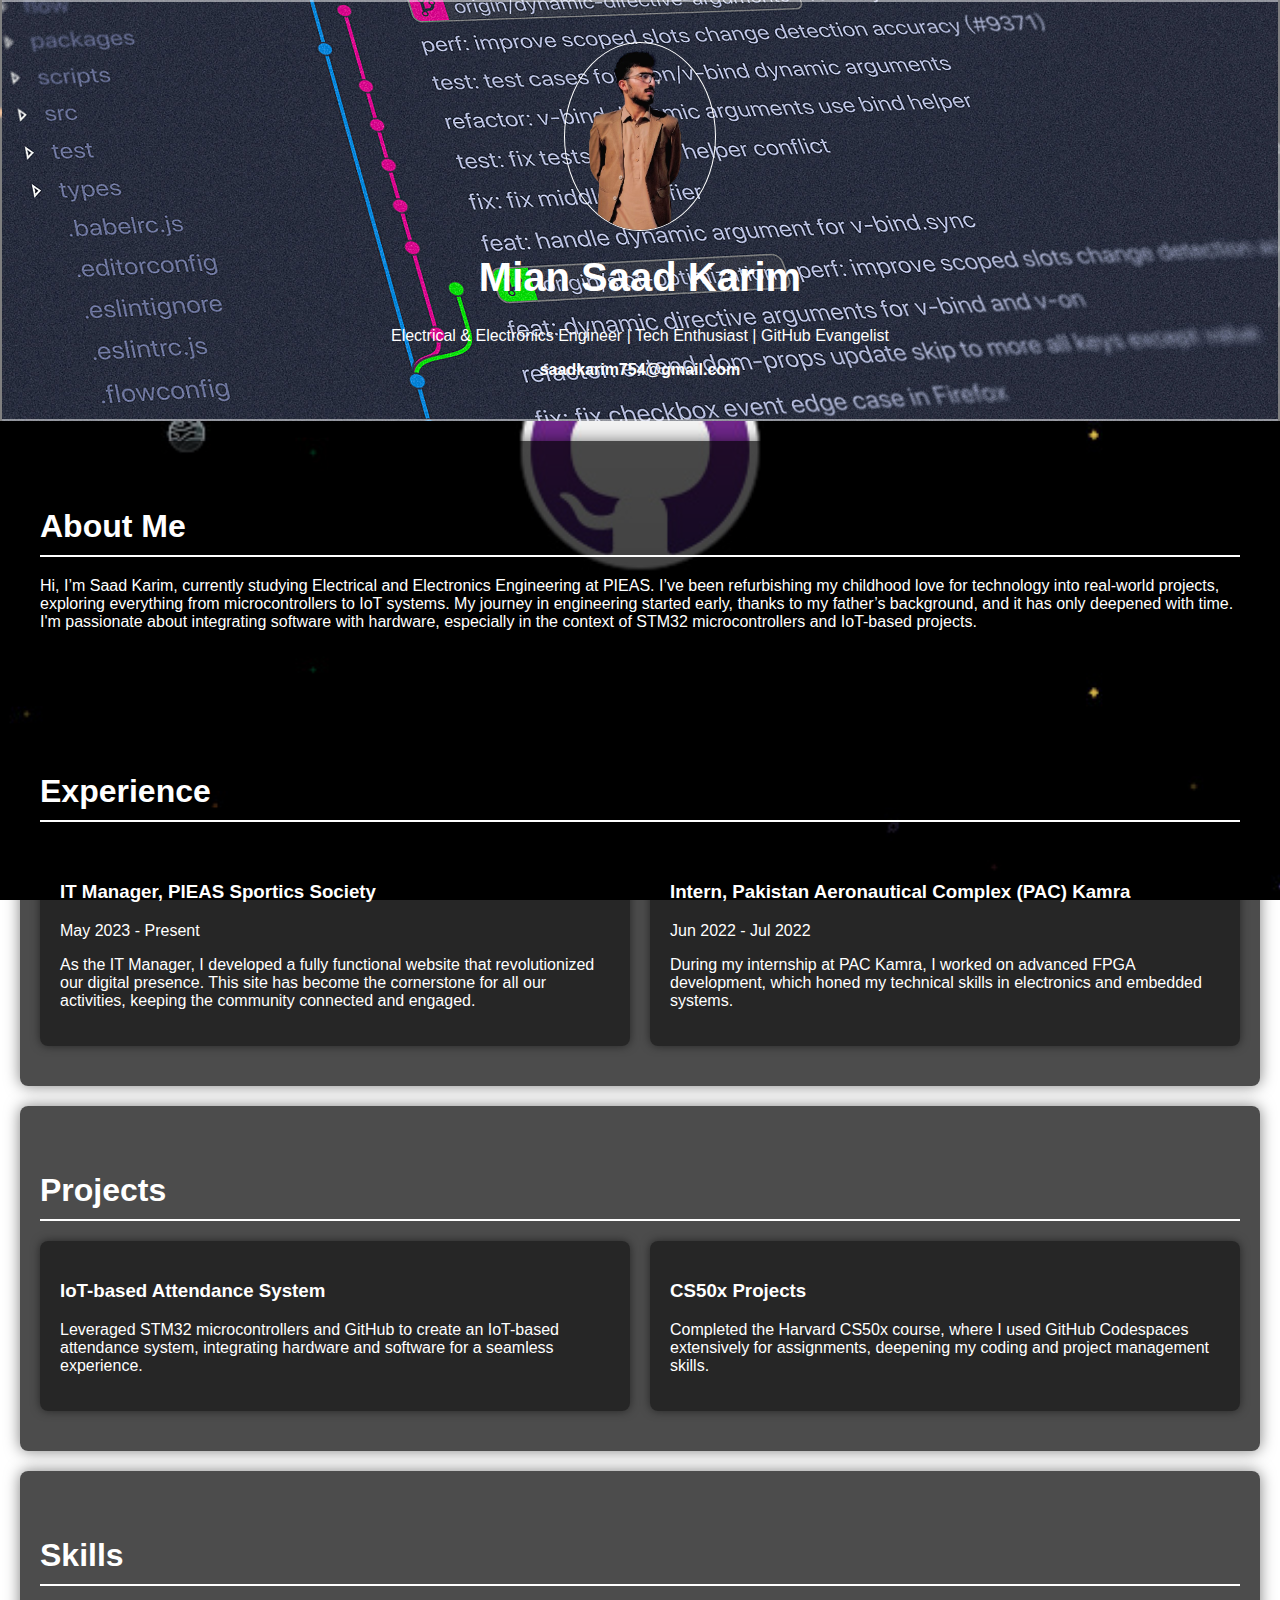
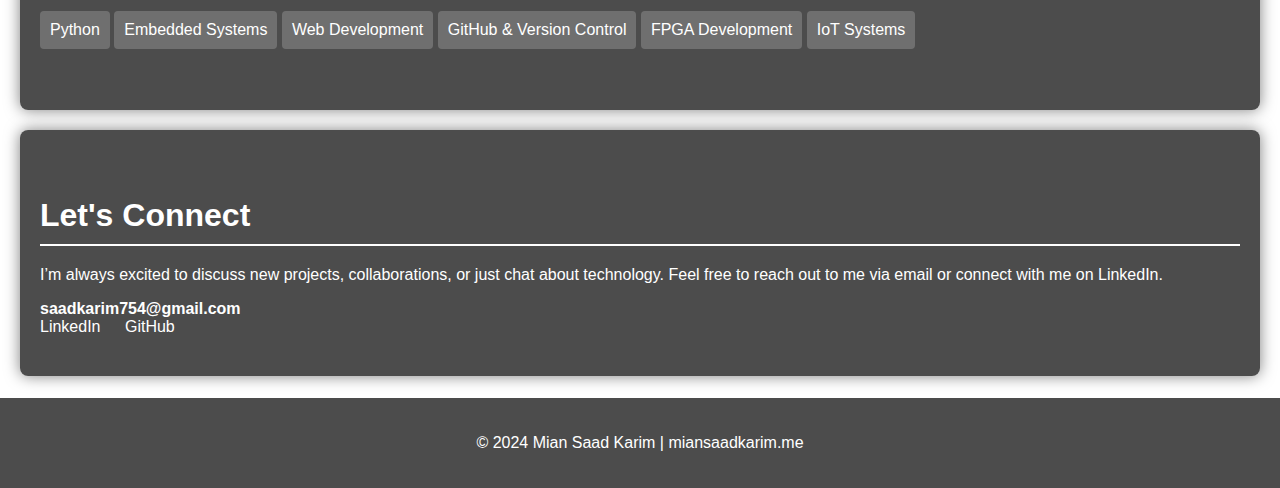
==== index.html @ 6d9af07c "Update index.html" ====
<!DOCTYPE html>
<html lang="en">
<head>
    <meta charset="UTF-8">
    <meta name="viewport" content="width=device-width, initial-scale=1.0">
    <title>Mian saad karim</title>
    <link rel="stylesheet" href="styles.css">
    <link rel="icon" href="default.png" type="image/png">
</head>
<body>
    <header>
        <div class="header-container">
            <img src="saad.png" alt="Saad Karim" class="profile-pic">
                <h1>Mian Saad Karim</h1>
                <p>Electrical & Electronics Engineer | Tech Enthusiast | GitHub Evangelist</p>
                <a href="mailto:saadkarim754@gmail.com" class="email-link">saadkarim754@gmail.com</a>
        </div>
    </header>

    <section class="about-me">
        <h2>About Me</h2>
        <p>
            Hi, I’m Saad Karim, currently studying Electrical and Electronics Engineering at PIEAS. I’ve been refurbishing my childhood love for technology into real-world projects, exploring everything from microcontrollers to IoT systems. My journey in engineering started early, thanks to my father’s background, and it has only deepened with time. I'm passionate about integrating software with hardware, especially in the context of STM32 microcontrollers and IoT-based projects.
        </p>
    </section>

    <section class="experience">
        <h2>Experience</h2>
        <div class="experience-grid">
            <div class="job">
                <h3>IT Manager, PIEAS Sportics Society</h3>
                <p>May 2023 - Present</p>
                <p>
                    As the IT Manager, I developed a fully functional website that revolutionized our digital presence. This site has become the cornerstone for all our activities, keeping the community connected and engaged.
                </p>
            </div>
            <div class="job">
                <h3>Intern, Pakistan Aeronautical Complex (PAC) Kamra</h3>
                <p>Jun 2022 - Jul 2022</p>
                <p>
                    During my internship at PAC Kamra, I worked on advanced FPGA development, which honed my technical skills in electronics and embedded systems.
                </p>
            </div>
        </div>
    </section>

    <section class="projects">
        <h2>Projects</h2>
        <div class="project-grid">
            <div class="project">
                <h3>IoT-based Attendance System</h3>
                <p>
                    Leveraged STM32 microcontrollers and GitHub to create an IoT-based attendance system, integrating hardware and software for a seamless experience.
                </p>
            </div>
            <div class="project">
                <h3>CS50x Projects</h3>
                <p>
                    Completed the Harvard CS50x course, where I used GitHub Codespaces extensively for assignments, deepening my coding and project management skills.
                </p>
            </div>
        </div>
    </section>

    <section class="skills">
        <h2>Skills</h2>
        <ul>
            <li>Python</li>
            <li>Embedded Systems</li>
            <li>Web Development</li>
            <li>GitHub & Version Control</li>
            <li>FPGA Development</li>
            <li>IoT Systems</li>
        </ul>
    </section>

    <section class="contact">
        <h2>Let's Connect</h2>
        <p>
            I’m always excited to discuss new projects, collaborations, or just chat about technology. Feel free to reach out to me via email or connect with me on LinkedIn.
        </p>
        <a href="mailto:saadkarim754@gmail.com" class="email-link">saadkarim754@gmail.com</a>
        <div class="social-links">
            <a href="https://www.linkedin.com/in/mian-saad-karim/" target="_blank">LinkedIn</a>
            <a href="https://github.com/saadkarim754" target="_blank">GitHub</a>
        </div>
    </section>

    <footer>
        <p>&copy; 2024 Mian Saad Karim | miansaadkarim.me</p>
    </footer>
</body>
</html>
---- styles.css ----
body {
    font-family: 'Roboto', sans-serif;
    font-weight: 300; /* Thinner font */
    color: #ffffff; /* White text color */
    background: url('git.jpg') no-repeat center center fixed;
    background-size: cover;
    margin: 0;
    padding: 0;
}

.header-container {
    background: url('new.jpg') no-repeat center center;
    background-size: cover;
    text-align: center;
    padding: 40px 20px;
    border: 2px solid rgba(255, 255, 255, 0.5);
}

.profile-pic {
    width: 150px;
    border-radius: 50%;
    margin-bottom: 20px;
    border: 1px solid #fff;
}

h1 {
    margin-top: 0;
    font-size: 2.5em;
}

.email-link {
    color: #ffffff;
    text-decoration: none;
    font-weight: bold;
}

.about-me,
.experience,
.projects,
.skills,
.contact {
    padding: 40px 20px;
    background-color: rgba(0, 0, 0, 0.7);
    margin: 20px auto;
    max-width: 1200px;
    border-radius: 8px;
    box-shadow: 0 0 15px rgba(0, 0, 0, 0.5);
}

h2 {
    border-bottom: 2px solid #fff;
    padding-bottom: 10px;
    margin-bottom: 20px;
    font-size: 2em;
    color: #ffffff;
}

.experience-grid,
.project-grid {
    display: grid;
    grid-template-columns: 1fr 1fr;
    gap: 20px;
}

.job,
.project {
    background-color: rgba(0, 0, 0, 0.5);
    padding: 20px;
    border-radius: 8px;
    box-shadow: 0 0 10px rgba(0, 0, 0, 0.5);
    color: #fff;
}

.skills ul {
    list-style-type: none;
    padding: 0;
}

.skills li {
    background-color: rgba(255, 255, 255, 0.2);
    color: #fff;
    padding: 10px;
    margin: 5px 0;
    border-radius: 4px;
    display: inline-block;
}

.contact .social-links a {
    color: #ffffff;
    text-decoration: none;
    margin-right: 20px;
    transition: color 0.3s;
}

.contact .social-links a:hover {
    color: #fcd535; /* Slight yellow on hover for contrast */
}

footer {
    text-align: center;
    padding: 20px;
    background-color: rgba(0, 0, 0, 0.7);
    border-top: 2px solid #fff;
}


.dark-purple-box {
    background-color: #4B0082; /* Dark purple */
    color: white;
    padding: 20px;
    border-radius: 8px;
    display: inline-block;
    text-align: center;
}
.email-link {
    color: #ffffff;
    text-decoration: none;
}
.email-link:hover {
    text-decoration: underline;
}


@media (max-width: 768px) {
    .experience-grid,
    .project-grid {
        grid-template-columns: 1fr;
    }
}
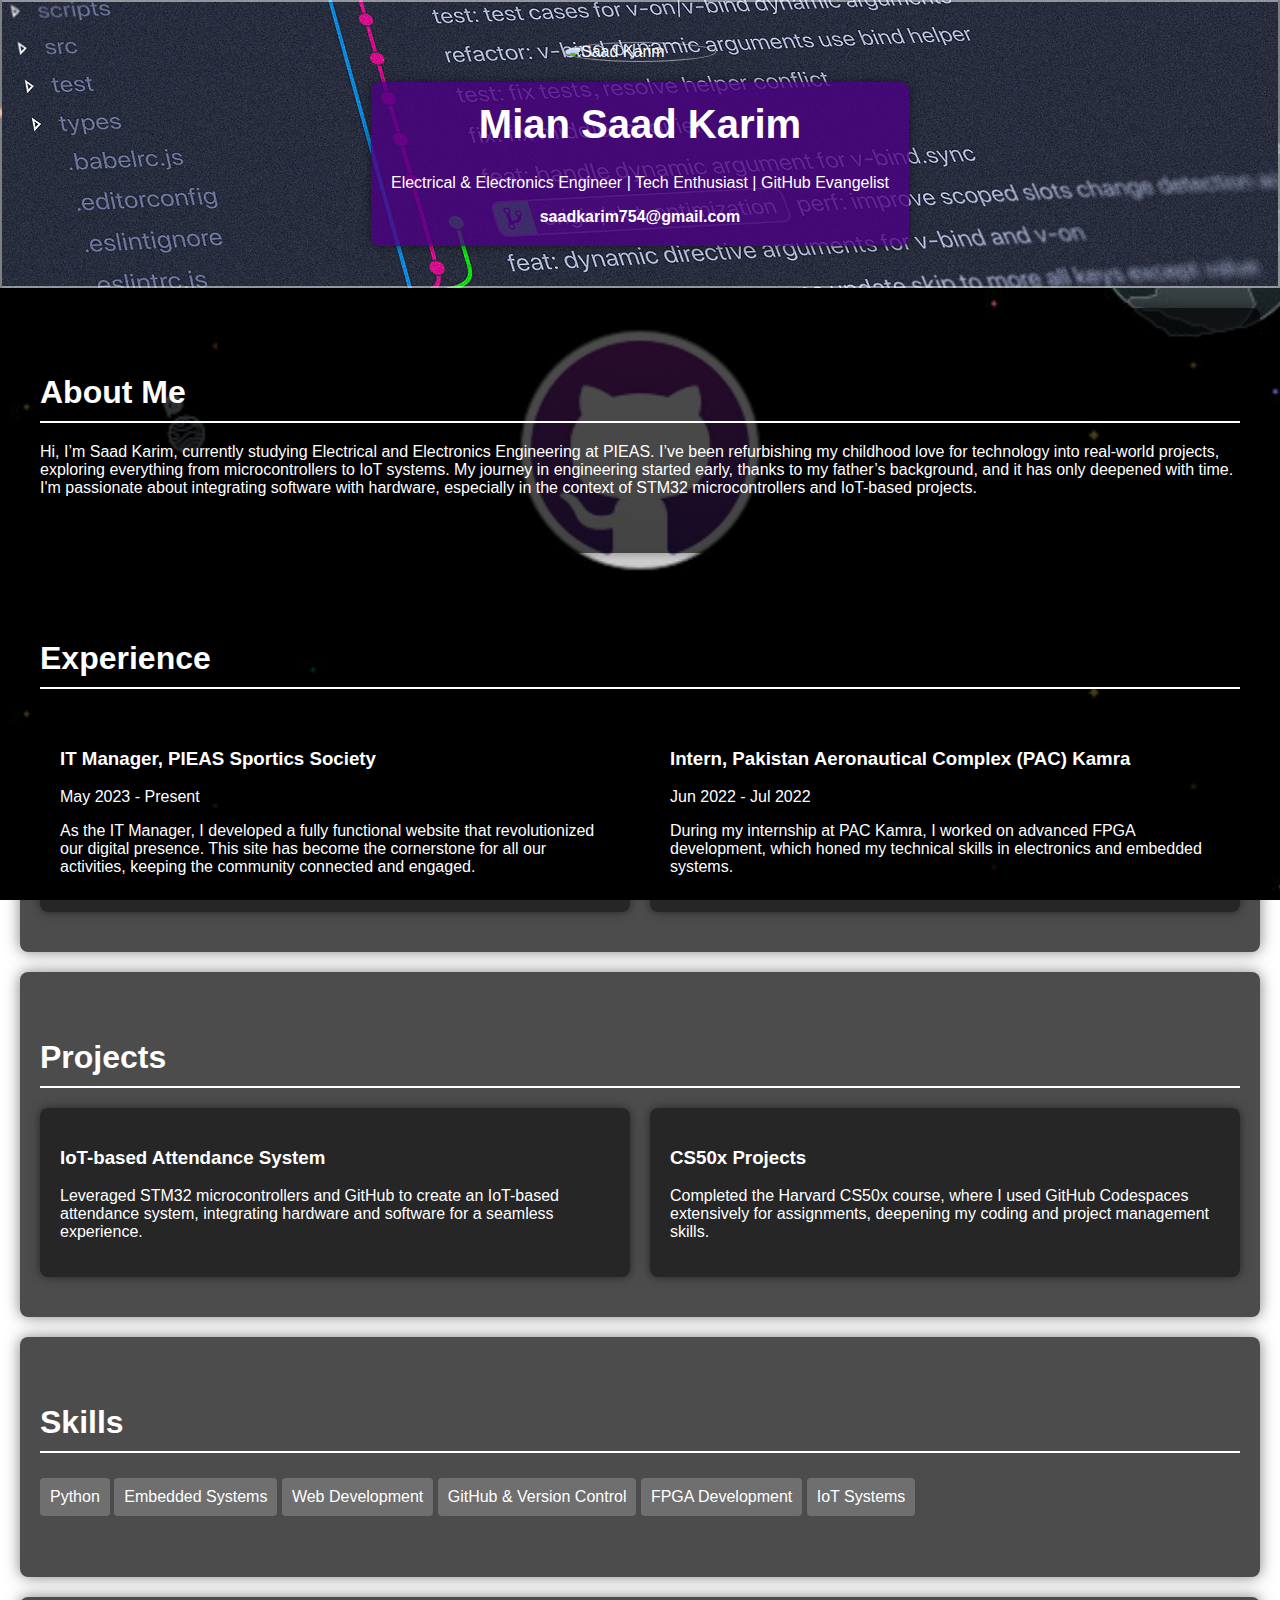
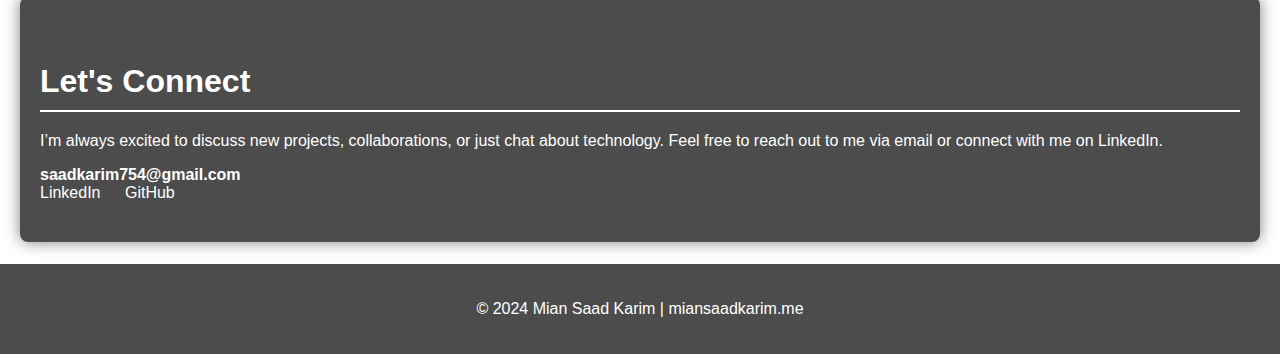
==== commit 4d1617bf: "Update index.html" ====
--- a/index.html
+++ b/index.html
@@ -3,17 +3,19 @@
 <head>
     <meta charset="UTF-8">
     <meta name="viewport" content="width=device-width, initial-scale=1.0">
-    <title>Mian saad karim</title>
+    <title>Mian Saad Karim</title>
     <link rel="stylesheet" href="styles.css">
     <link rel="icon" href="default.png" type="image/png">
 </head>
 <body>
     <header>
         <div class="header-container">
-            <img src="saad.png" alt="Saad Karim" class="profile-pic">
+            <img src="saad1.png" alt="Saad Karim" class="profile-pic">
+            <div class="info-box">
                 <h1>Mian Saad Karim</h1>
                 <p>Electrical & Electronics Engineer | Tech Enthusiast | GitHub Evangelist</p>
                 <a href="mailto:saadkarim754@gmail.com" class="email-link">saadkarim754@gmail.com</a>
+            </div>
         </div>
     </header>
 
--- a/styles.css
+++ b/styles.css
@@ -9,9 +9,11 @@
 }
 
 .header-container {
+    display: flex;
+    flex-direction: column;
+    align-items: center;
     background: url('new.jpg') no-repeat center center;
     background-size: cover;
-    text-align: center;
     padding: 40px 20px;
     border: 2px solid rgba(255, 255, 255, 0.5);
 }
@@ -20,8 +22,17 @@
     width: 150px;
     border-radius: 50%;
     margin-bottom: 20px;
-    border: 1px solid #fff;
+    border: 1px solid rgba(255, 255, 255, 0.5); /* Semi-transparent white border */
 }
+
+.info-box {
+    background-color: rgba(75, 0, 130, 0.8); /* Dark purple with opacity */
+    padding: 20px;
+    text-align: center;
+    border-radius: 8px;
+    box-shadow: 0 0 10px rgba(0, 0, 0, 0.5);
+}
+
 
 h1 {
     margin-top: 0;
@@ -101,25 +112,10 @@
     padding: 20px;
     background-color: rgba(0, 0, 0, 0.7);
     border-top: 2px solid #fff;
+    position: relative;
+    z-index: 1;
+    margin-top: auto;
 }
-
-
-.dark-purple-box {
-    background-color: #4B0082; /* Dark purple */
-    color: white;
-    padding: 20px;
-    border-radius: 8px;
-    display: inline-block;
-    text-align: center;
-}
-.email-link {
-    color: #ffffff;
-    text-decoration: none;
-}
-.email-link:hover {
-    text-decoration: underline;
-}
-
 
 @media (max-width: 768px) {
     .experience-grid,
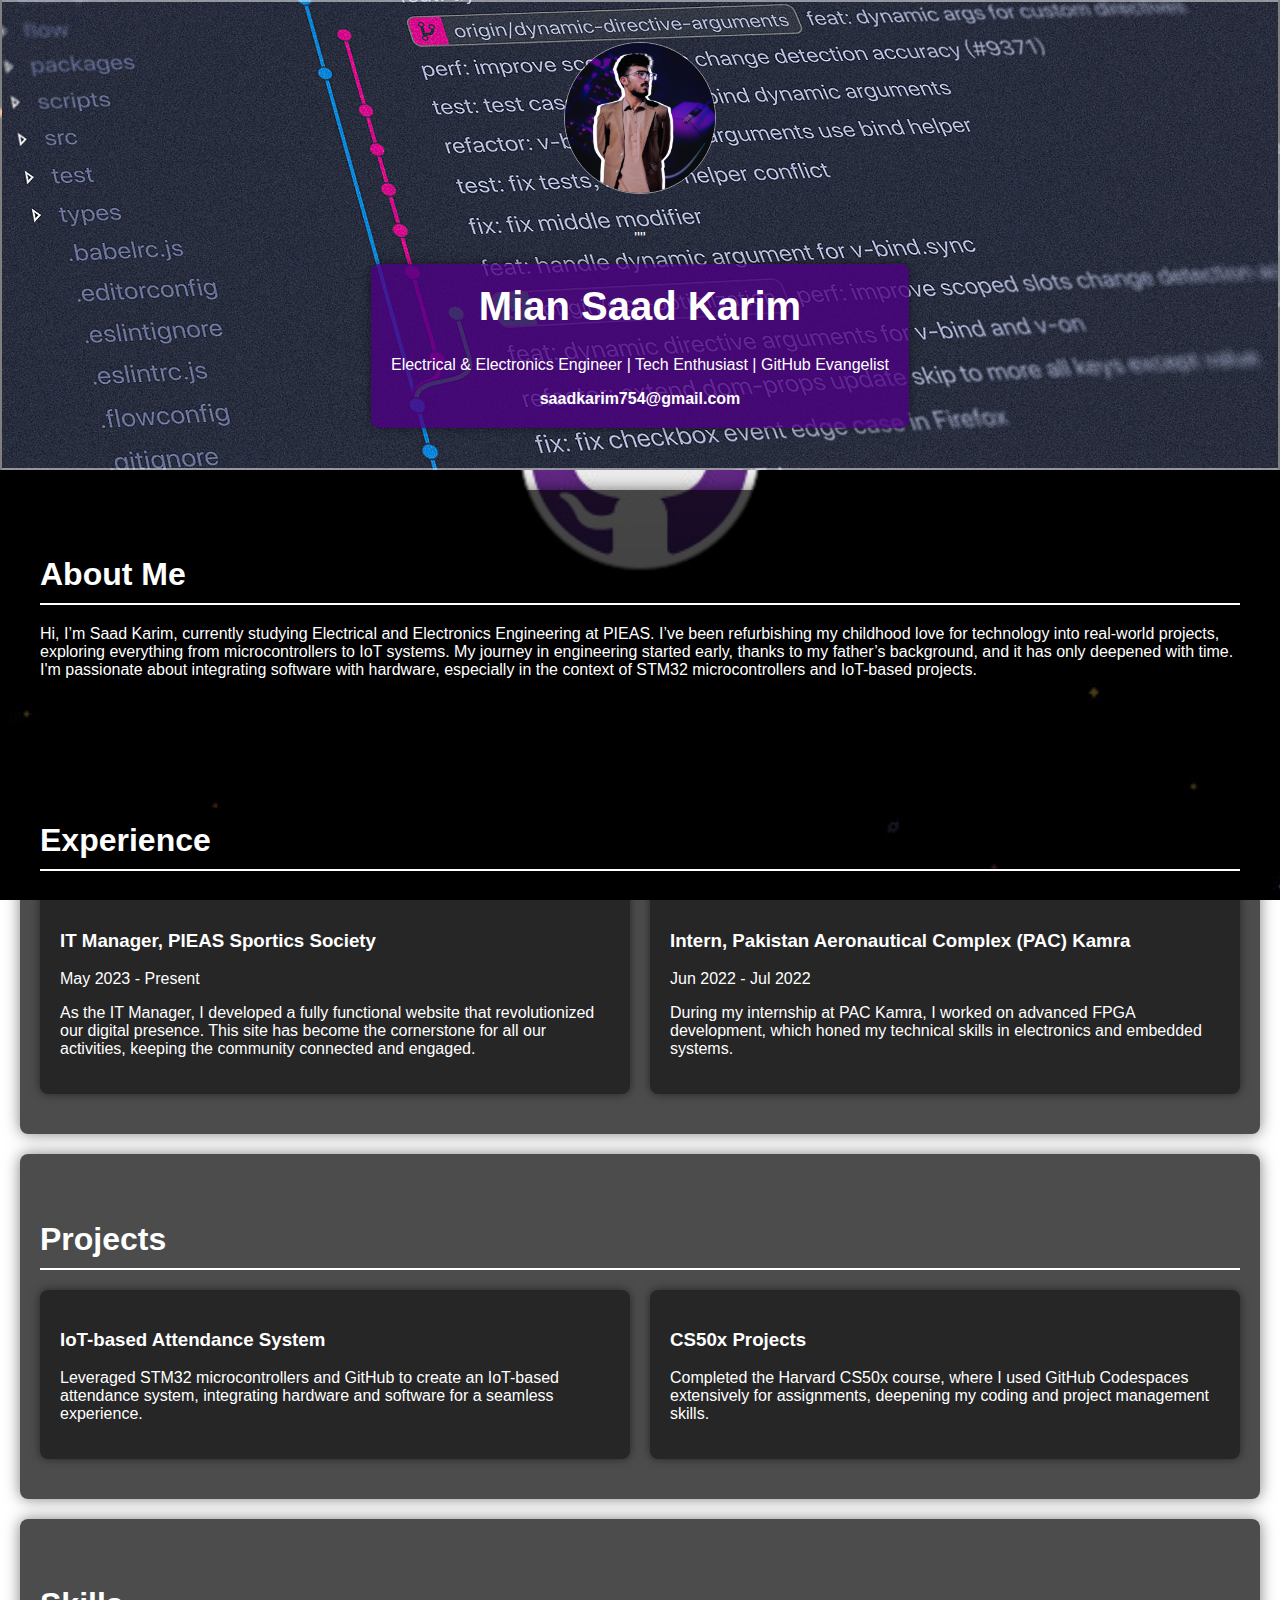
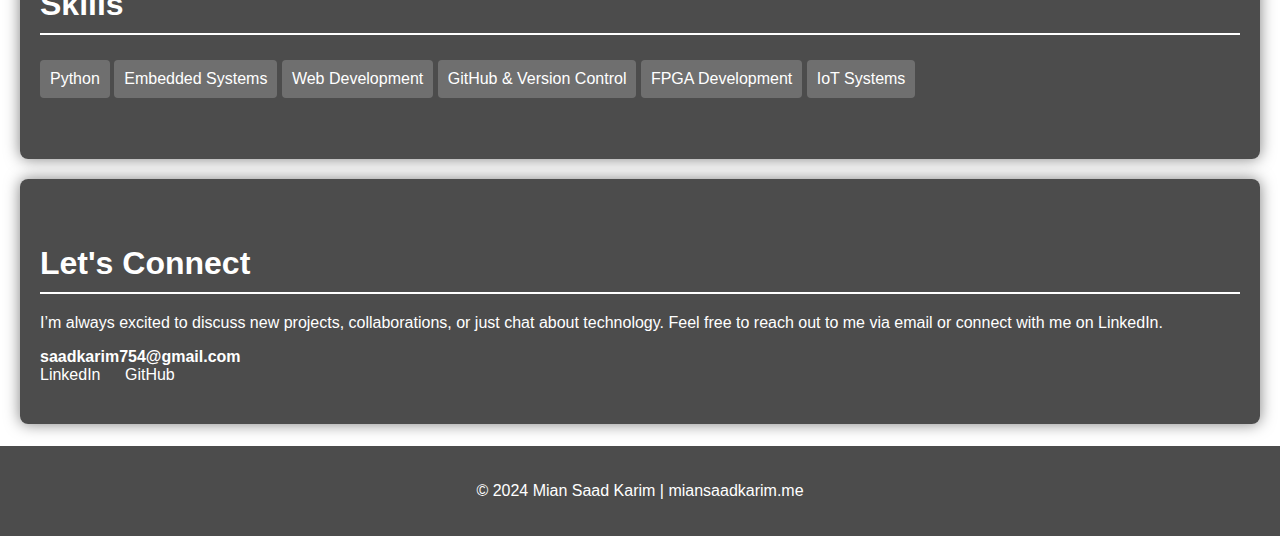
==== commit d2450191: "Update index.html" ====
--- a/index.html
+++ b/index.html
@@ -11,6 +11,7 @@
     <header>
         <div class="header-container">
             <img src="saad1.png" alt="Saad Karim" class="profile-pic">
+            <div><p>""</p></div>
             <div class="info-box">
                 <h1>Mian Saad Karim</h1>
                 <p>Electrical & Electronics Engineer | Tech Enthusiast | GitHub Evangelist</p>
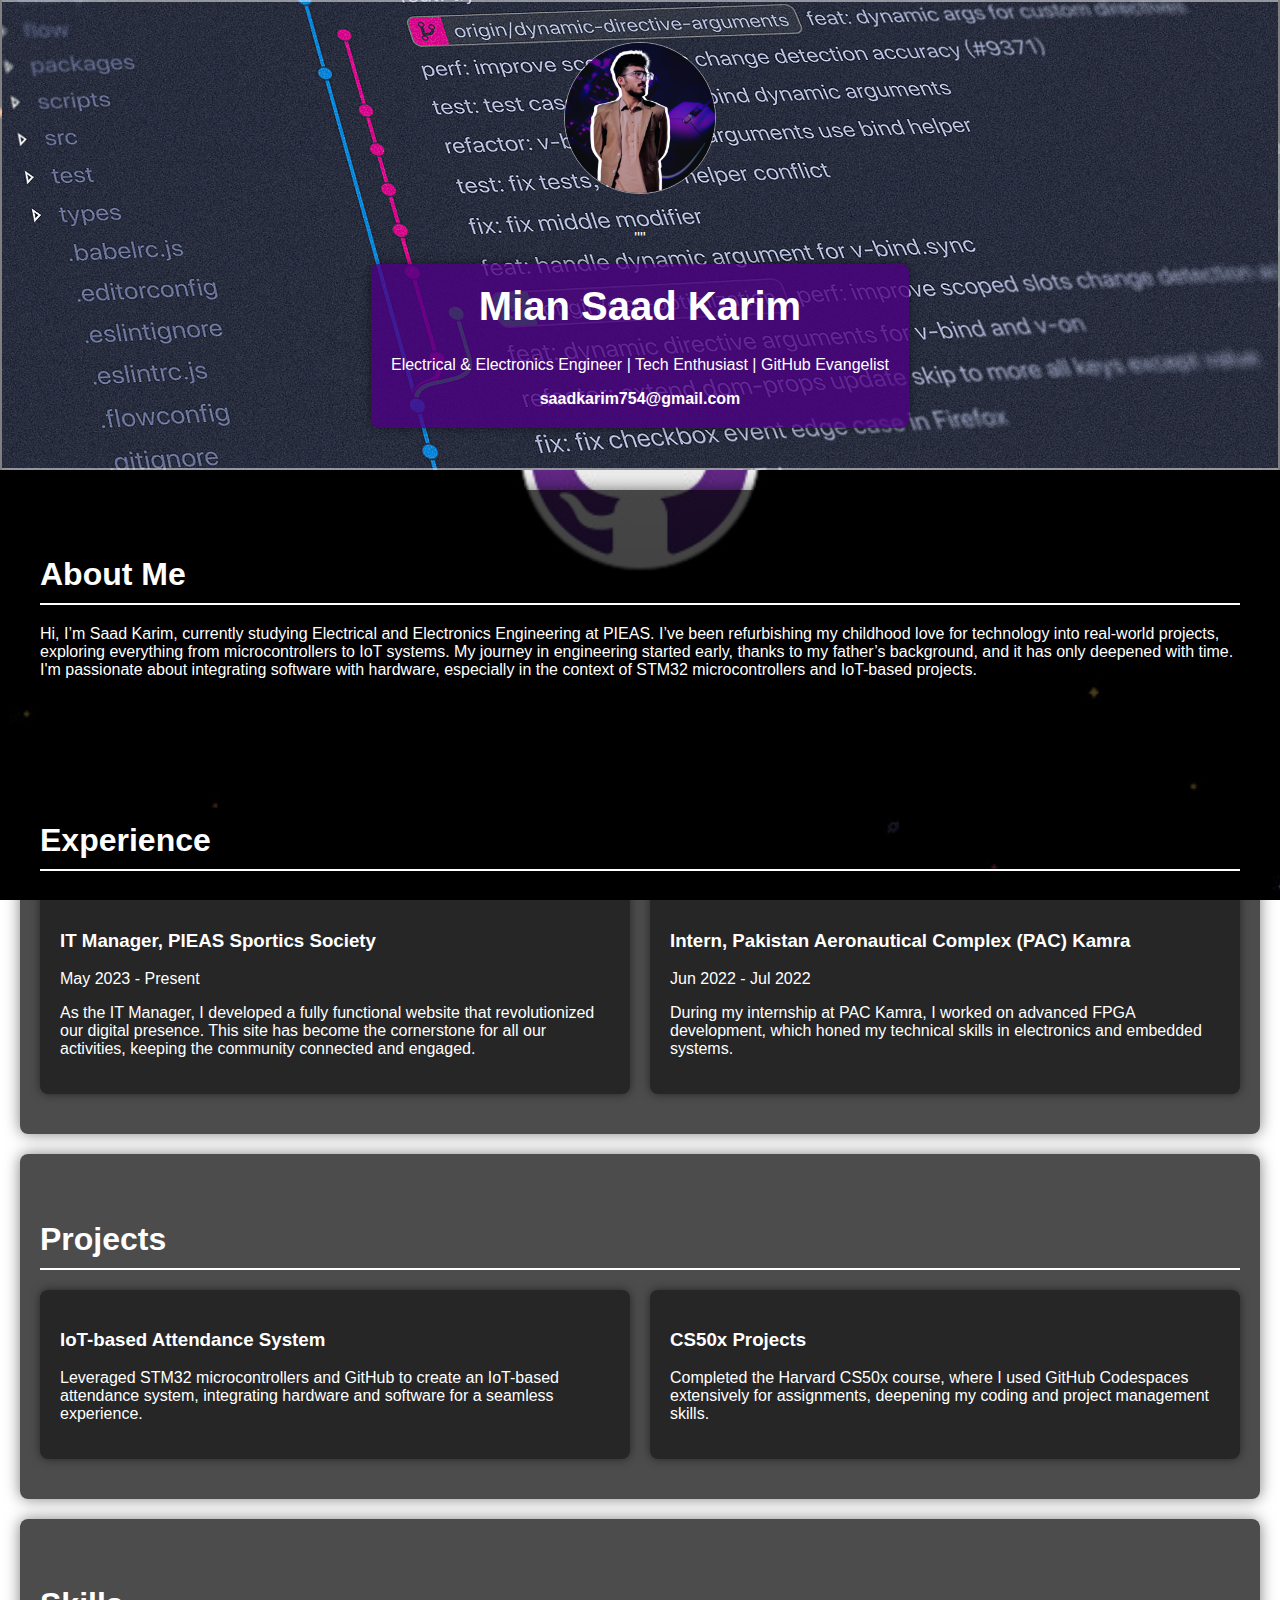
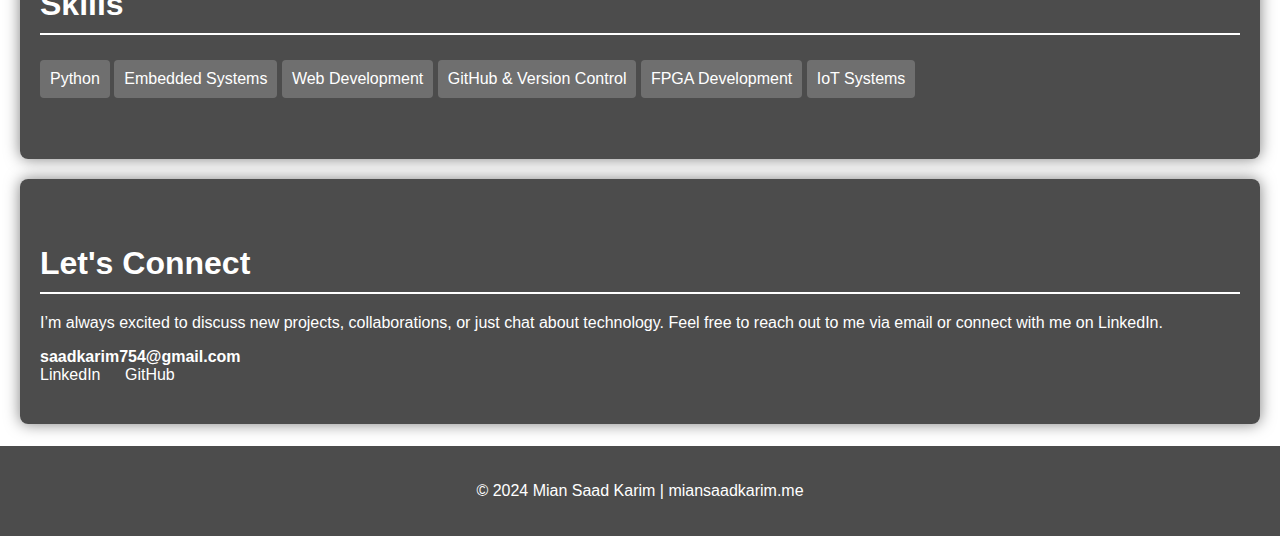
==== commit 9aced516: "Update index.html" ====
--- a/index.html
+++ b/index.html
@@ -10,7 +10,7 @@
 <body>
     <header>
         <div class="header-container">
-            <img src="saad1.png" alt="Saad Karim" class="profile-pic">
+            <img src="saad22.png" alt="Saad Karim" class="profile-pic">
             <div><p>""</p></div>
             <div class="info-box">
                 <h1>Mian Saad Karim</h1>
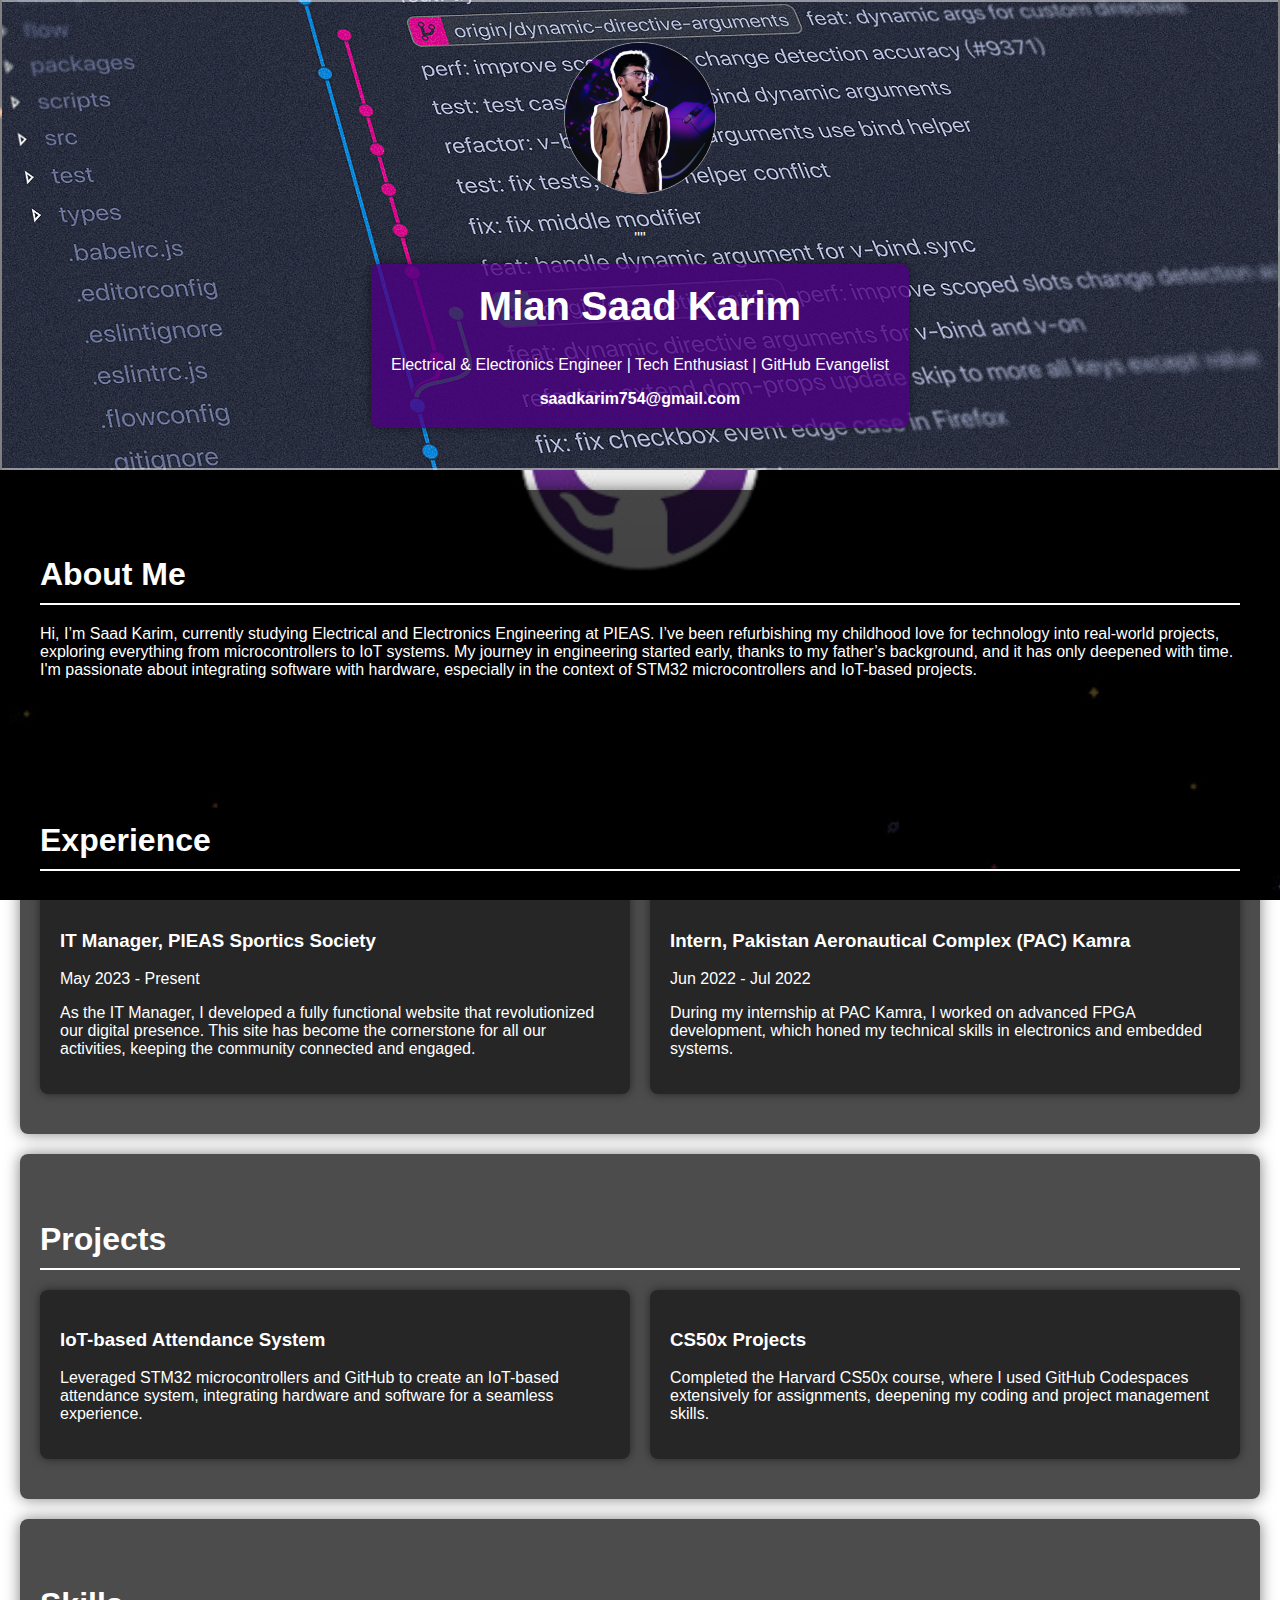
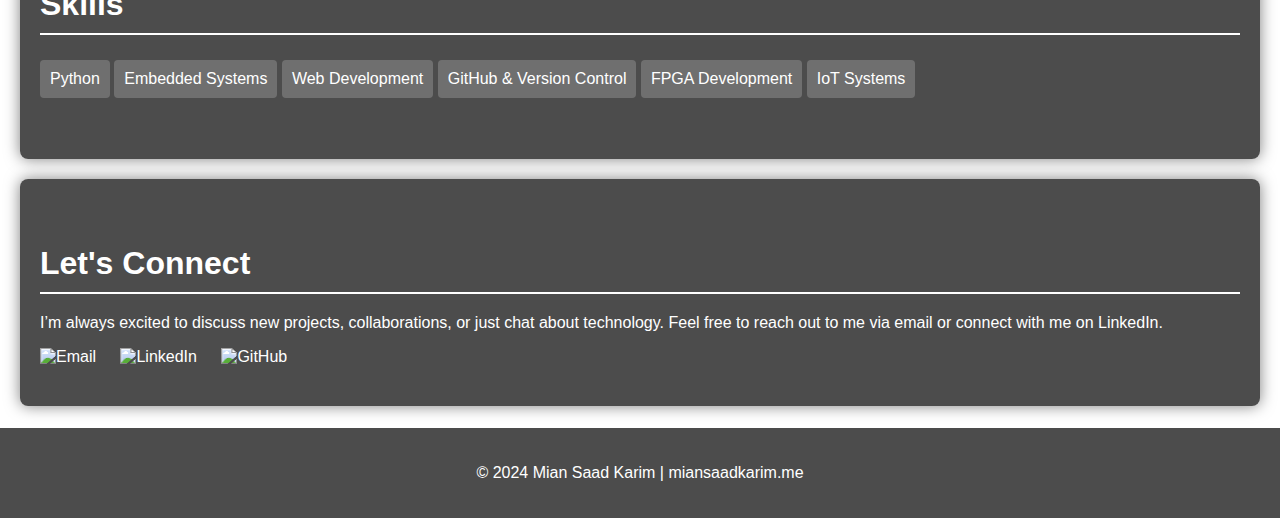
==== commit b7e88ce3: "Update index.html" ====
--- a/index.html
+++ b/index.html
@@ -78,16 +78,23 @@
     </section>
 
     <section class="contact">
-        <h2>Let's Connect</h2>
-        <p>
-            I’m always excited to discuss new projects, collaborations, or just chat about technology. Feel free to reach out to me via email or connect with me on LinkedIn.
-        </p>
-        <a href="mailto:saadkarim754@gmail.com" class="email-link">saadkarim754@gmail.com</a>
-        <div class="social-links">
-            <a href="https://www.linkedin.com/in/mian-saad-karim/" target="_blank">LinkedIn</a>
-            <a href="https://github.com/saadkarim754" target="_blank">GitHub</a>
-        </div>
+    <h2>Let's Connect</h2>
+    <p>
+        I’m always excited to discuss new projects, collaborations, or just chat about technology. Feel free to reach out to me via email or connect with me on LinkedIn.
+    </p>
+    <div class="social-links">
+        <a href="mailto:saadkarim754@gmail.com" target="_blank">
+            <img src="email-icon.png" alt="Email" class="contact-icon">
+        </a>
+        <a href="https://www.linkedin.com/in/mian-saad-karim/" target="_blank">
+            <img src="linkedin-icon.png" alt="LinkedIn" class="contact-icon">
+        </a>
+        <a href="https://github.com/saadkarim754" target="_blank">
+            <img src="github-icon.png" alt="GitHub" class="contact-icon">
+        </a>
+    </div>
     </section>
+
 
     <footer>
         <p>&copy; 2024 Mian Saad Karim | miansaadkarim.me</p>
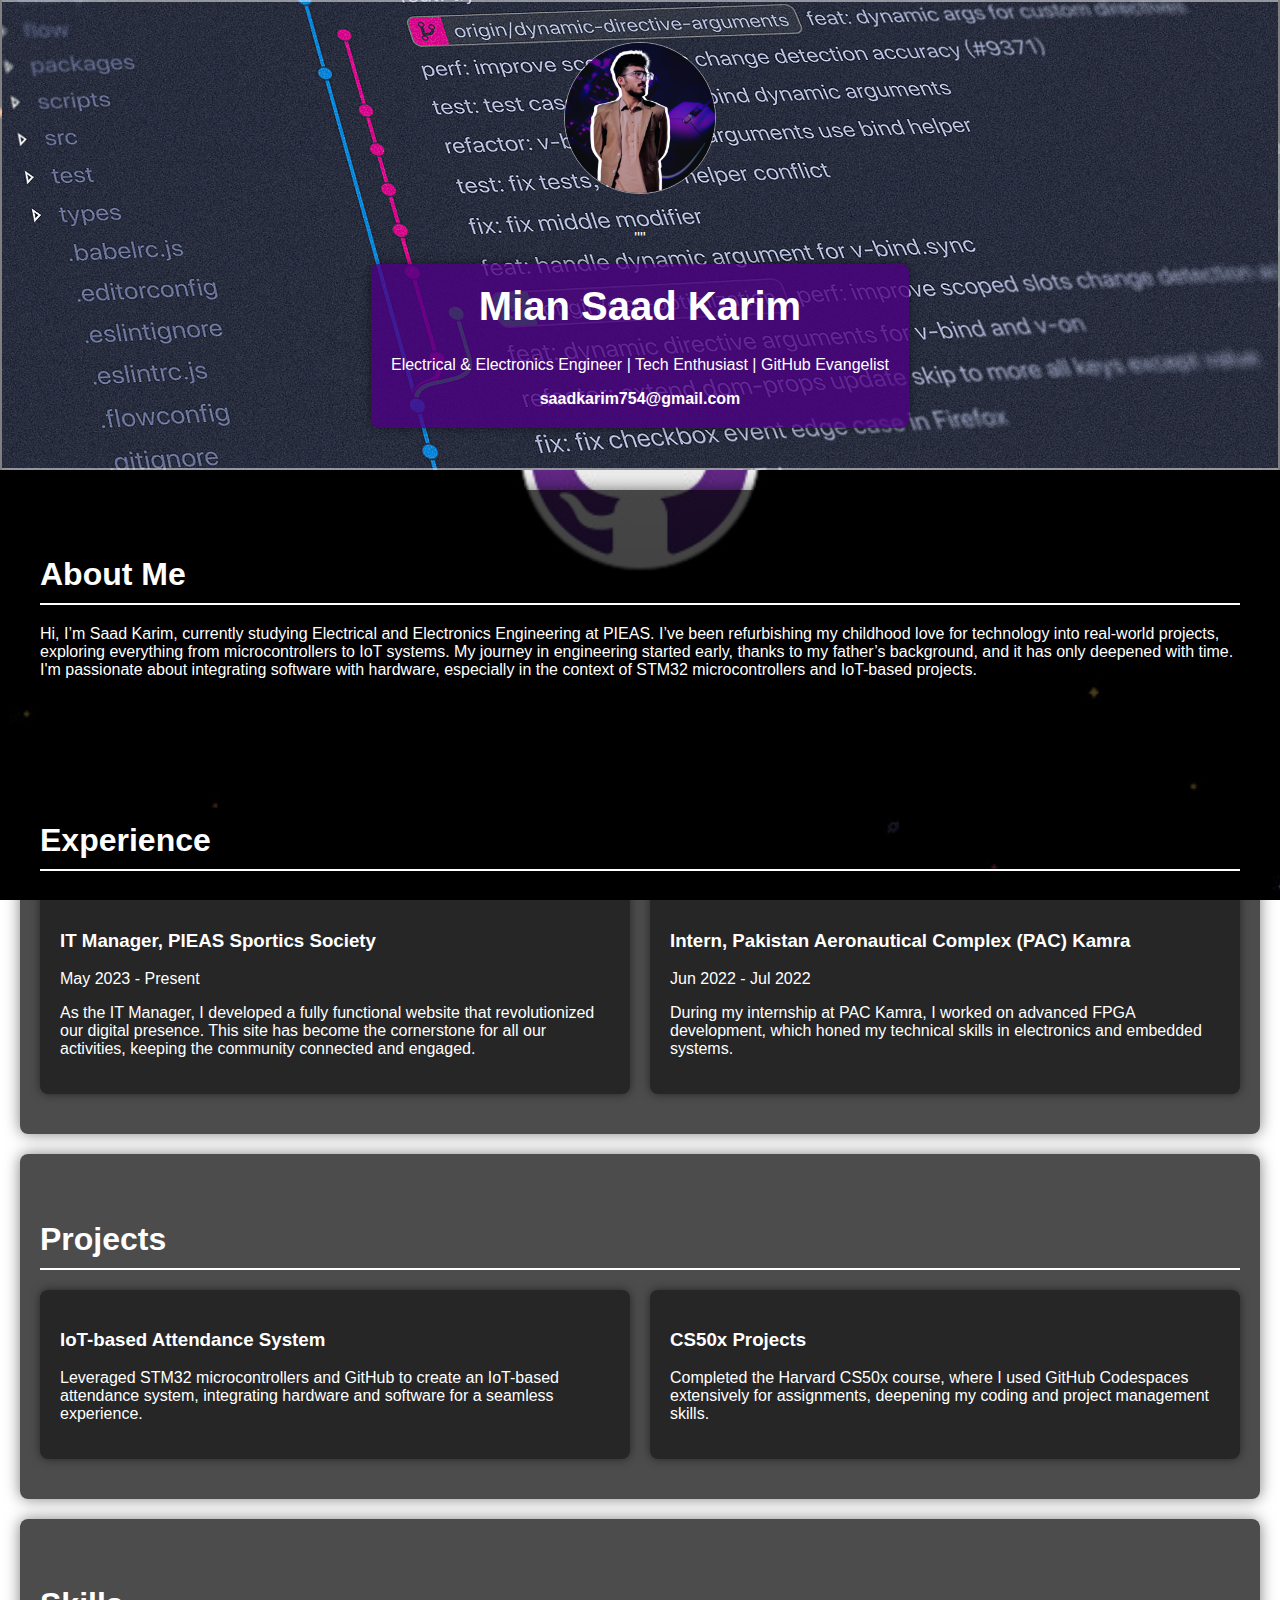
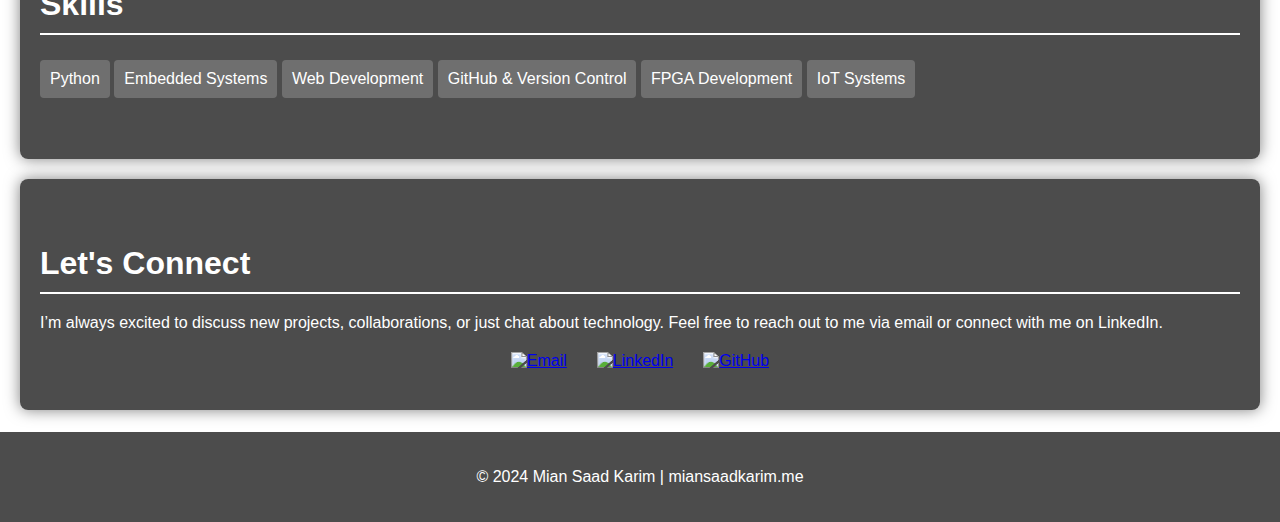
==== commit f56ede30: "Update index.html" ====
--- a/index.html
+++ b/index.html
@@ -77,23 +77,24 @@
         </ul>
     </section>
 
-    <section class="contact">
+  <section class="contact">
     <h2>Let's Connect</h2>
     <p>
         I’m always excited to discuss new projects, collaborations, or just chat about technology. Feel free to reach out to me via email or connect with me on LinkedIn.
     </p>
     <div class="social-links">
         <a href="mailto:saadkarim754@gmail.com" target="_blank">
-            <img src="email-icon.png" alt="Email" class="contact-icon">
+            <img src="https://cdn-icons-png.flaticon.com/512/732/732200.png" alt="Email" class="contact-icon">
         </a>
         <a href="https://www.linkedin.com/in/mian-saad-karim/" target="_blank">
-            <img src="linkedin-icon.png" alt="LinkedIn" class="contact-icon">
+            <img src="https://cdn-icons-png.flaticon.com/512/174/174857.png" alt="LinkedIn" class="contact-icon">
         </a>
         <a href="https://github.com/saadkarim754" target="_blank">
-            <img src="github-icon.png" alt="GitHub" class="contact-icon">
+            <img src="https://cdn-icons-png.flaticon.com/512/25/25231.png" alt="GitHub" class="contact-icon">
         </a>
     </div>
-    </section>
+</section>
+
 
 
     <footer>
--- a/styles.css
+++ b/styles.css
@@ -32,7 +32,6 @@
     border-radius: 8px;
     box-shadow: 0 0 10px rgba(0, 0, 0, 0.5);
 }
-
 
 h1 {
     margin-top: 0;
@@ -96,15 +95,26 @@
     display: inline-block;
 }
 
-.contact .social-links a {
-    color: #ffffff;
-    text-decoration: none;
-    margin-right: 20px;
-    transition: color 0.3s;
+.contact .social-links {
+    display: flex;
+    justify-content: center;
+    gap: 30px;
+    margin-top: 20px;
 }
 
-.contact .social-links a:hover {
-    color: #fcd535; /* Slight yellow on hover for contrast */
+.contact .social-links a {
+    display: inline-block;
+    transition: transform 0.3s;
+}
+
+.contact-icon {
+    width: 40px;
+    height: 40px;
+    transition: transform 0.3s;
+}
+
+.contact-icon:hover {
+    transform: scale(1.2); /* Slightly enlarge the icon on hover */
 }
 
 footer {
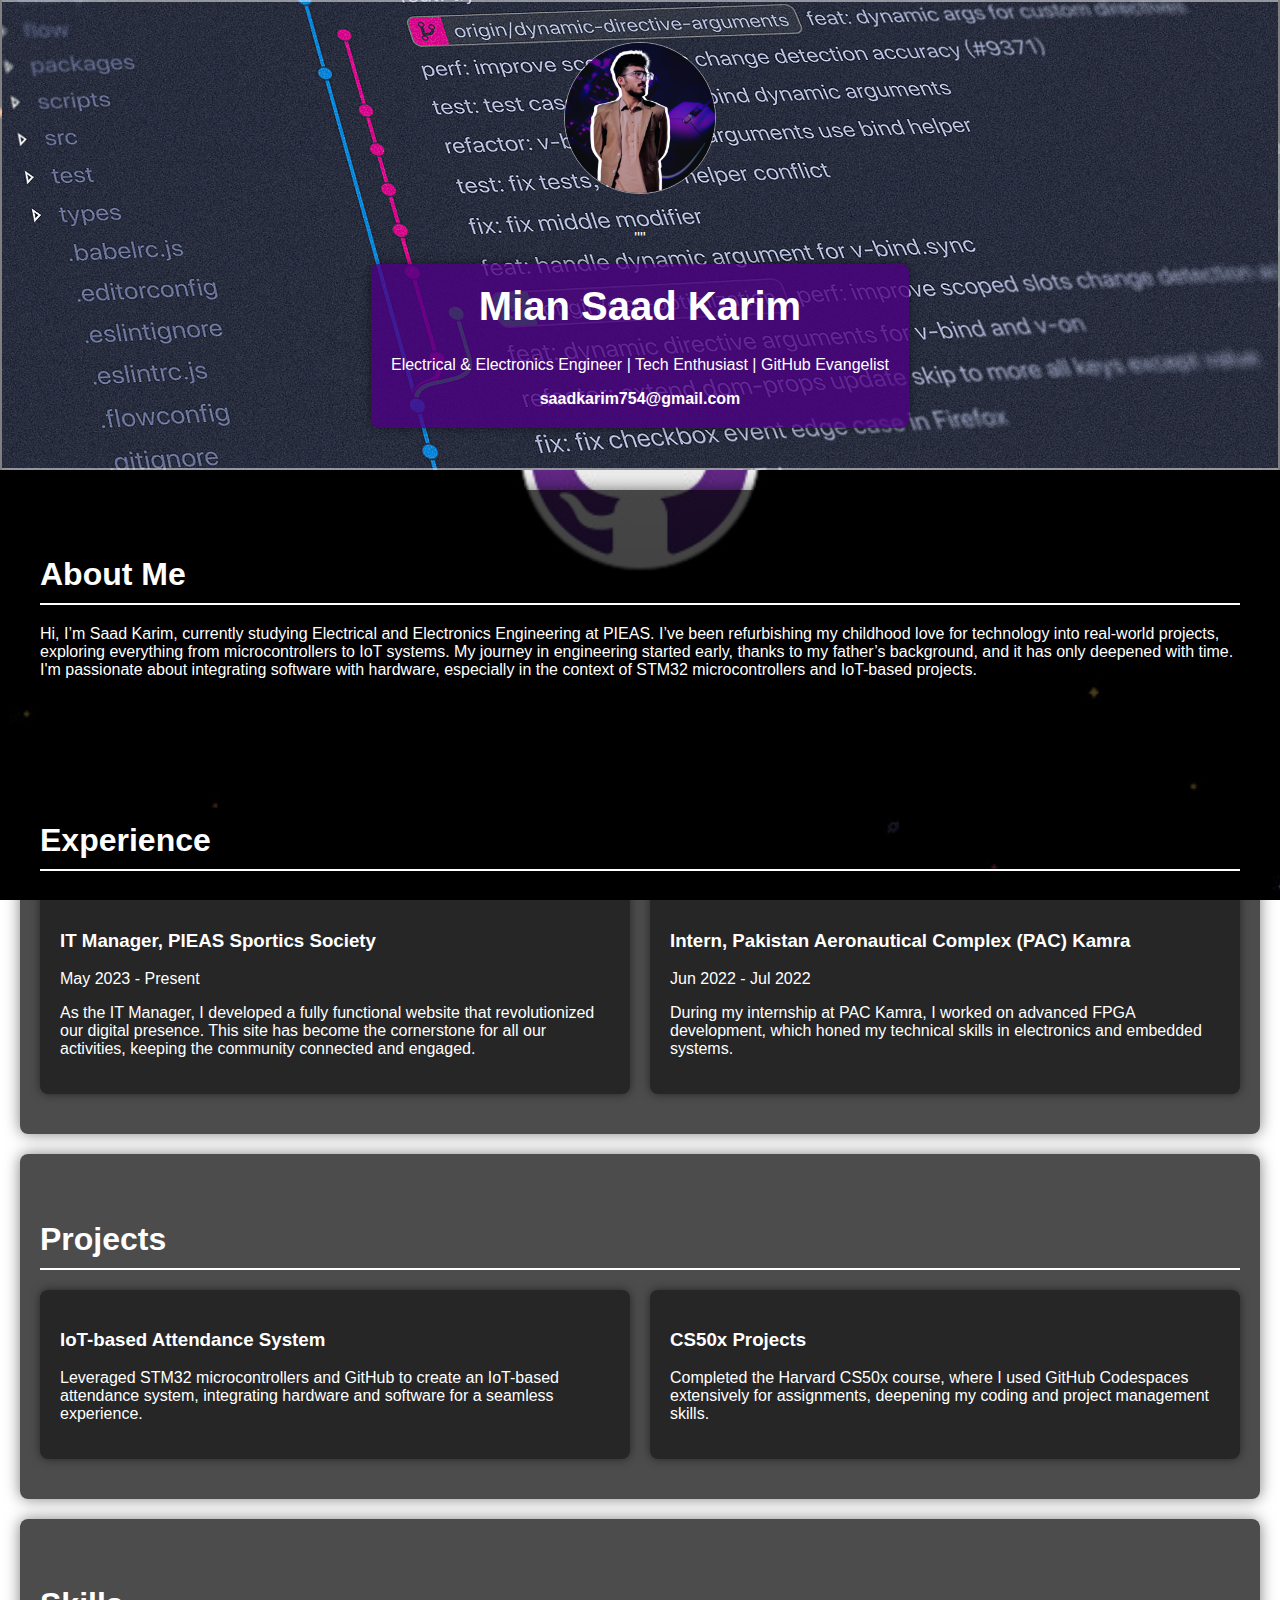
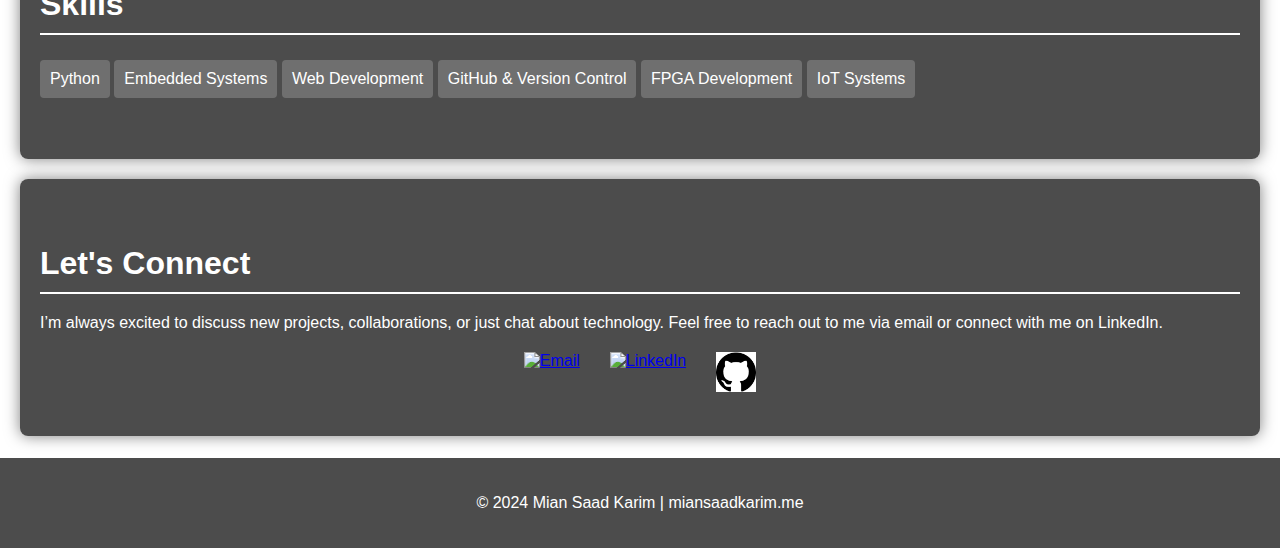
==== commit 0fa1915e: "Update index.html" ====
--- a/index.html
+++ b/index.html
@@ -90,7 +90,7 @@
             <img src="https://cdn-icons-png.flaticon.com/512/174/174857.png" alt="LinkedIn" class="contact-icon">
         </a>
         <a href="https://github.com/saadkarim754" target="_blank">
-            <img src="https://cdn-icons-png.flaticon.com/512/25/25231.png" alt="GitHub" class="contact-icon">
+            <img src="git_icon.png" alt="GitHub" class="contact-icon">
         </a>
     </div>
 </section>
